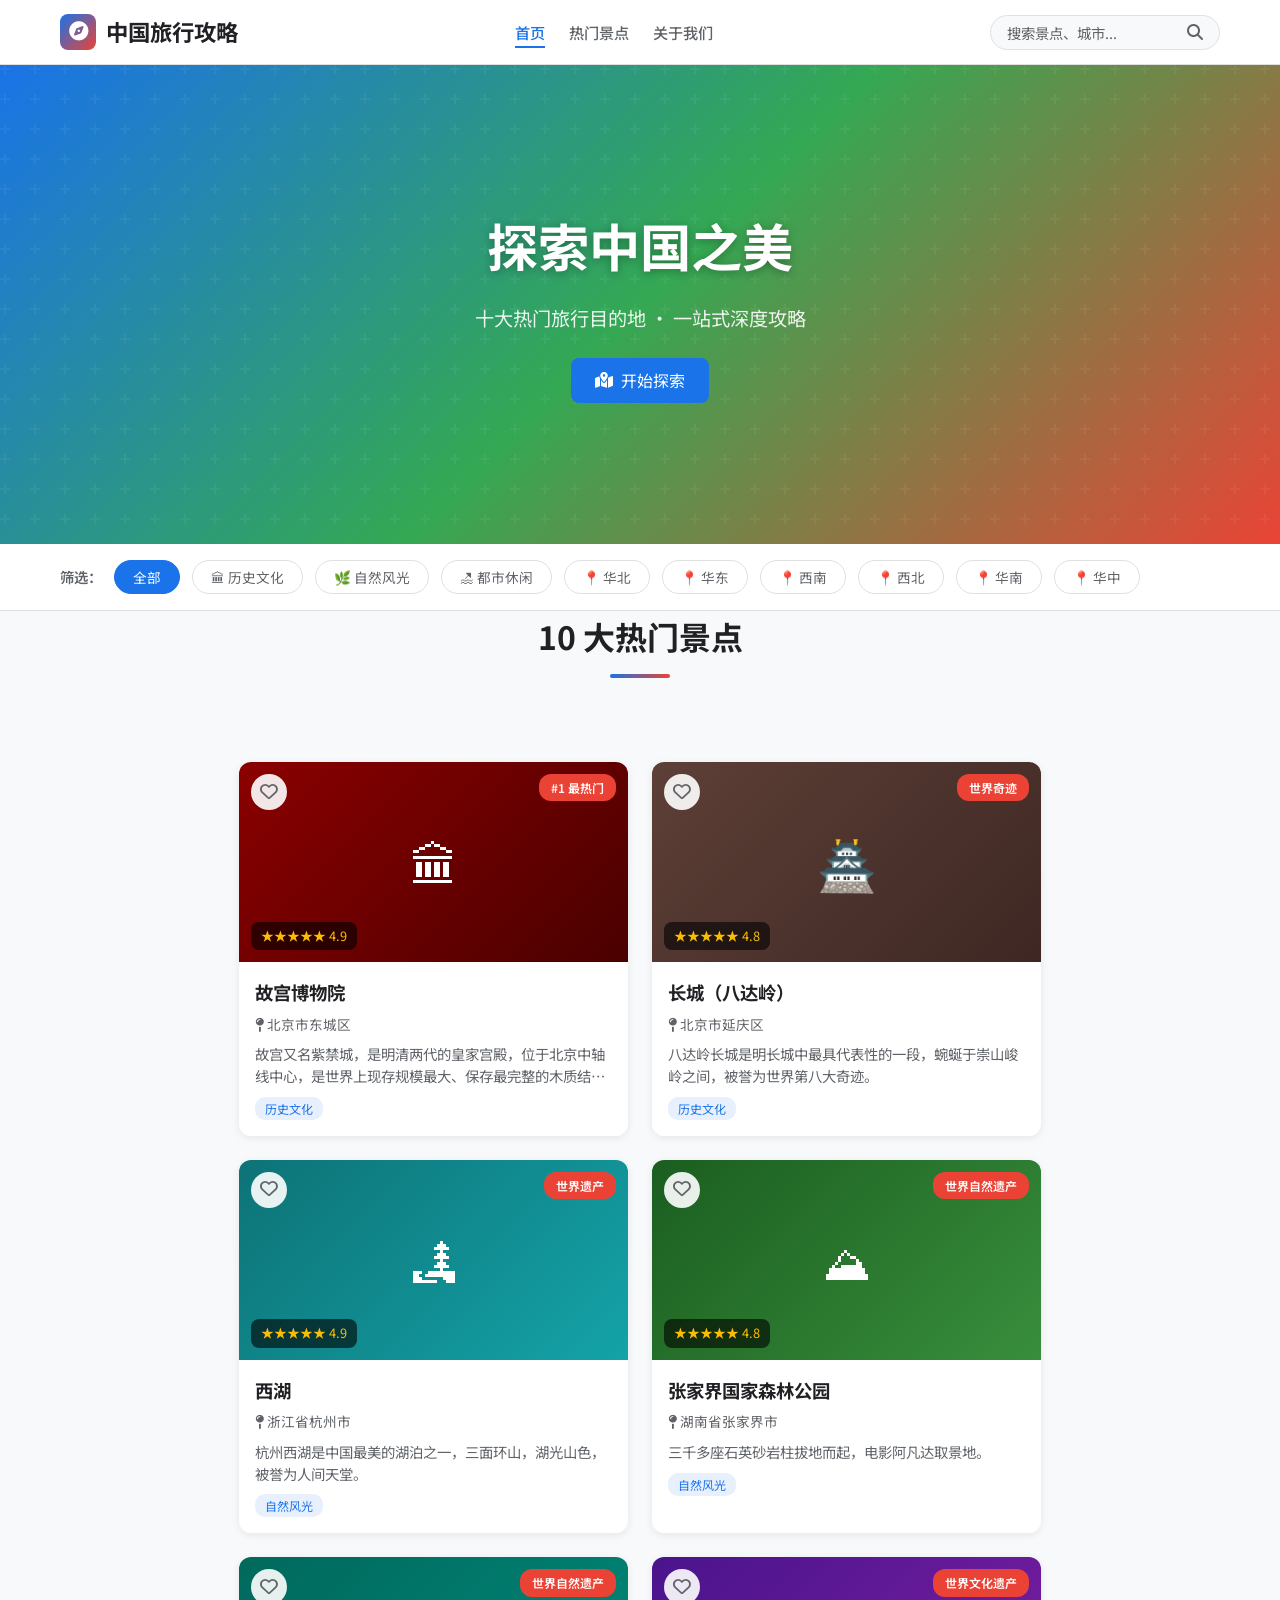
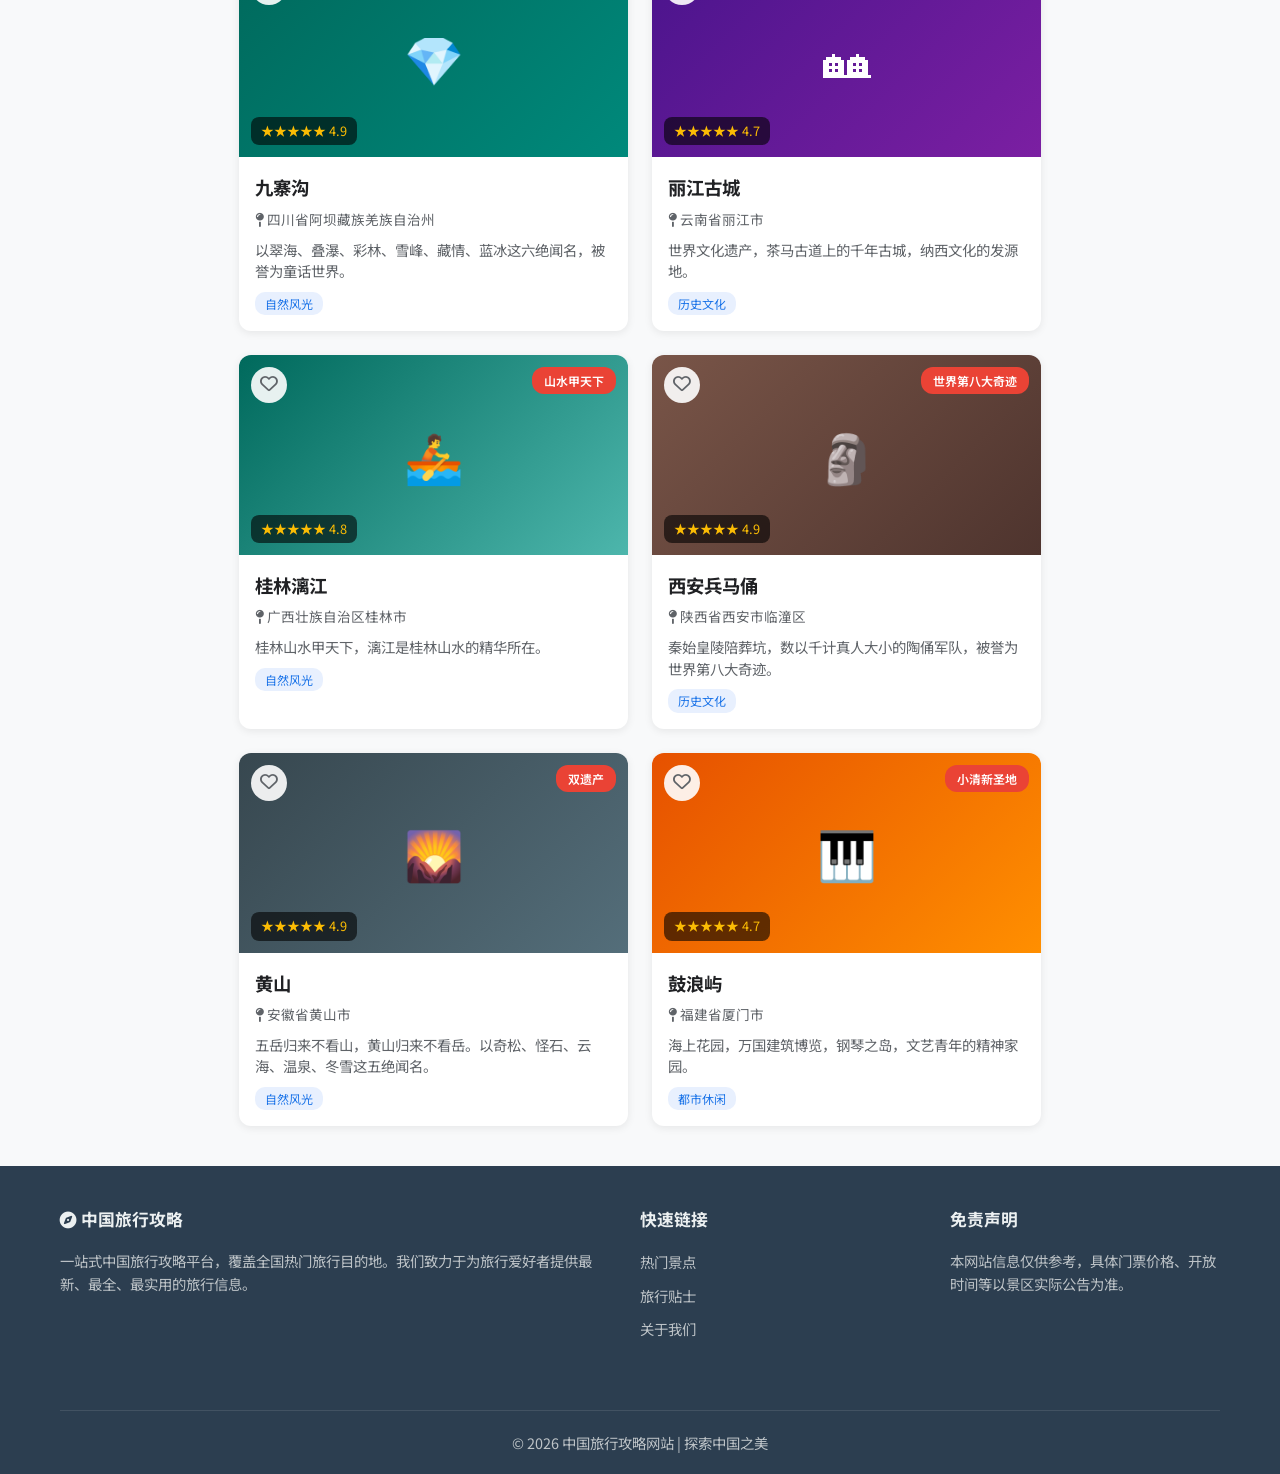
==== index.html @ 622fa62a "v1.0: 旅行攻略网站 — 首页+10景点详情页+搜索+收藏+响应式" ====
﻿<!DOCTYPE html>
<html lang="zh-CN">
<head>
  <meta charset="UTF-8">
  <meta name="viewport" content="width=device-width, initial-scale=1.0">
  <meta name="description" content="中国旅行攻略网站 — 涵盖故宫、长城、西湖、张家界、九寨沟等10大热门景点详细攻略">
  <meta name="keywords" content="中国旅游,旅行攻略,故宫,长城,西湖,张家界,九寨沟,丽江,桂林,兵马俑,黄山,鼓浪屿">
  <title>中国旅行攻略 — 10大热门景点详细攻略</title>
  <link rel="preconnect" href="https://fonts.googleapis.com">
  <link href="https://fonts.googleapis.com/css2?family=Noto+Sans+SC:wght@400;500;600;700&display=swap" rel="stylesheet">
  <link rel="stylesheet" href="https://cdnjs.cloudflare.com/ajax/libs/font-awesome/6.5.1/css/all.min.css">
  <link rel="stylesheet" href="css/style.css">
  <link rel="stylesheet" href="css/responsive.css">
</head>
<body>

  <!-- Header -->
  <header class="header">
    <div class="container">
      <a href="index.html" class="logo">
        <span class="logo-icon"><i class="fas fa-compass"></i></span>
        中国旅行攻略
      </a>
      <nav class="nav">
        <a href="index.html" class="active">首页</a>
        <a href="#spots">热门景点</a>
        <a href="#footer">关于我们</a>
      </nav>
      <div class="search-box">
        <input type="text" placeholder="搜索景点、城市..." id="searchInput">
        <i class="fas fa-search search-icon"></i>
      </div>
      <button class="mobile-menu-btn" aria-label="菜单"><i class="fas fa-bars"></i></button>
    </div>
  </header>

  <!-- Hero Banner -->
  <section class="hero">
    <div class="hero-bg"></div>
    <div class="hero-content">
      <h1>探索中国之美</h1>
      <p>十大热门旅行目的地 · 一站式深度攻略</p>
      <a href="#spots" class="btn btn-primary"><i class="fas fa-map-marked-alt"></i> 开始探索</a>
    </div>
  </section>

  <!-- Filter Bar -->
  <section class="filter-bar" id="spots">
    <div class="container">
      <span style="font-weight:600;font-size:0.9rem;color:var(--color-text-secondary);">筛选：</span>
      <button class="filter-tag active" data-filter="all">全部</button>
      <button class="filter-tag" data-filter="历史文化">🏛 历史文化</button>
      <button class="filter-tag" data-filter="自然风光">🌿 自然风光</button>
      <button class="filter-tag" data-filter="都市休闲">🏖 都市休闲</button>
      <button class="filter-tag" data-filter="华北">📍 华北</button>
      <button class="filter-tag" data-filter="华东">📍 华东</button>
      <button class="filter-tag" data-filter="西南">📍 西南</button>
      <button class="filter-tag" data-filter="西北">📍 西北</button>
      <button class="filter-tag" data-filter="华南">📍 华南</button>
      <button class="filter-tag" data-filter="华中">📍 华中</button>
    </div>
  </section>

  <!-- Spot Grid -->
  <section class="container">
    <h2 class="section-title">10 大热门景点</h2>
    <div class="spot-grid" id="spotGrid"></div>
  </section>

  <!-- Footer -->
  <footer class="footer" id="footer">
    <div class="container">
      <div>
        <h4><i class="fas fa-compass"></i> 中国旅行攻略</h4>
        <p>一站式中国旅行攻略平台，覆盖全国热门旅行目的地。我们致力于为旅行爱好者提供最新、最全、最实用的旅行信息。</p>
      </div>
      <div>
        <h4>快速链接</h4>
        <ul class="footer-links">
          <li><a href="#spots">热门景点</a></li>
          <li><a href="#">旅行贴士</a></li>
          <li><a href="#">关于我们</a></li>
        </ul>
      </div>
      <div>
        <h4>免责声明</h4>
        <p>本网站信息仅供参考，具体门票价格、开放时间等以景区实际公告为准。</p>
      </div>
      <div class="footer-bottom">
        <p>&copy; 2026 中国旅行攻略网站 | 探索中国之美</p>
      </div>
    </div>
  </footer>

  <!-- Back to Top -->
  <button class="back-to-top" aria-label="返回顶部"><i class="fas fa-arrow-up"></i></button>

  <!-- Toast -->
  <div class="toast"></div>

  <script>
    // Page data embedded directly
    var spotsData = [];
  </script>
  <script src="js/main.js"></script>
  <script src="js/search.js"></script>
  <script src="js/favorites.js"></script>
  <script>
    // Load spots data and render grid
    fetch("data/spots.json")
      .then(function (r) { return r.json(); })
      .then(function (data) {
        window.spotsData = data.spots;
        renderSpots(data.spots);
      });

    var colorMap = {
      "gugong": "linear-gradient(135deg, #8B0000, #4A0000)",
      "changcheng": "linear-gradient(135deg, #5D4037, #3E2723)",
      "xihu": "linear-gradient(135deg, #0D7377, #14A3A8)",
      "zhangjiajie": "linear-gradient(135deg, #1B5E20, #388E3C)",
      "jiuzhaigou": "linear-gradient(135deg, #00695C, #00897B)",
      "lijiang": "linear-gradient(135deg, #4A148C, #7B1FA2)",
      "guilin": "linear-gradient(135deg, #00695C, #4DB6AC)",
      "bingmayong": "linear-gradient(135deg, #795548, #4E342E)",
      "huangshan": "linear-gradient(135deg, #37474F, #546E7A)",
      "gulangyu": "linear-gradient(135deg, #E65100, #FF8F00)"
    };

    var iconMap = {
      "gugong": "🏛", "changcheng": "🏯", "xihu": "🏞",
      "zhangjiajie": "⛰", "jiuzhaigou": "💎", "lijiang": "🏘",
      "guilin": "🚣", "bingmayong": "🗿", "huangshan": "🌄", "gulangyu": "🎹"
    };

    function renderSpots(spots) {
      var grid = document.getElementById("spotGrid");
      grid.innerHTML = "";
      spots.forEach(function (s) {
        var card = document.createElement("div");
        card.className = "spot-card";
        card.setAttribute("data-type", s.type);
        card.setAttribute("data-region", s.region);
        card.onclick = function () { window.location.href = "spots/" + s.id + ".html"; };

        var stars = "";
        for (var i = 1; i <= 5; i++) {
          stars += (i <= Math.round(s.rating)) ? "★" : "☆";
        }

        card.innerHTML =
          "<div class=\"spot-card-img\">" +
            "<button class=\"fav-btn\" data-spot-id=\"" + s.id + "\"><i class=\"far fa-heart\"></i></button>" +
            "<div class=\"placeholder-img\" style=\"background:" + (colorMap[s.id] || "#1a73e8") + "\">" +
              "<span style=\"font-size:3rem;\">" + (iconMap[s.id] || "📍") + "</span>" +
            "</div>" +
            (s.badge ? "<span class=\"spot-badge\">" + s.badge + "</span>" : "") +
            "<span class=\"spot-rating\">" + stars + " " + s.rating + "</span>" +
          "</div>" +
          "<div class=\"spot-card-body\">" +
            "<h3>" + s.name + "</h3>" +
            "<div class=\"spot-location\"><i class=\"fas fa-map-pin\"></i> " + s.location + "</div>" +
            "<div class=\"spot-desc\">" + s.desc + "</div>" +
            "<div class=\"spot-tags\">" +
              "<span class=\"spot-tag\">" + s.type + "</span>" +
            "</div>" +
          "</div>";
        grid.appendChild(card);
      });
    }

    // Filter functionality
    document.querySelectorAll(".filter-tag").forEach(function (btn) {
      btn.addEventListener("click", function () {
        document.querySelectorAll(".filter-tag").forEach(function (b) { b.classList.remove("active"); });
        this.classList.add("active");
        var filter = this.getAttribute("data-filter");
        var allCards = document.querySelectorAll(".spot-card");
        allCards.forEach(function (card) {
          if (filter === "all" ||
              card.getAttribute("data-type") === filter ||
              card.getAttribute("data-region") === filter) {
            card.style.display = "";
          } else {
            card.style.display = "none";
          }
        });
      });
    });
  </script>
</body>
</html>
---- css/style.css ----
﻿/* ========================================
   旅行攻略网站 — 全局样式
   ======================================== */

/* --- CSS Variables / Design Tokens --- */
:root {
  --color-primary: #1a73e8;
  --color-secondary: #34a853;
  --color-accent: #ea4335;
  --color-warm: #fbbc04;
  --color-bg: #f8f9fa;
  --color-bg-card: #ffffff;
  --color-text: #202124;
  --color-text-secondary: #5f6368;
  --color-border: #e0e0e0;
  --color-footer-bg: #2c3e50;
  --color-footer-text: #ecf0f1;
  --color-overlay: rgba(0, 0, 0, 0.5);

  --font-main: "Noto Sans SC", "PingFang SC", "Microsoft YaHei", sans-serif;
  --radius-sm: 8px;
  --radius-md: 12px;
  --radius-lg: 16px;
  --shadow-sm: 0 2px 8px rgba(0, 0, 0, 0.08);
  --shadow-md: 0 4px 16px rgba(0, 0, 0, 0.12);
  --shadow-lg: 0 8px 32px rgba(0, 0, 0, 0.16);
  --transition: all 0.3s ease;
  --max-width: 1200px;
}

/* --- Reset --- */
*, *::before, *::after {
  margin: 0;
  padding: 0;
  box-sizing: border-box;
}

html {
  scroll-behavior: smooth;
  font-size: 16px;
}

body {
  font-family: var(--font-main);
  color: var(--color-text);
  background: var(--color-bg);
  line-height: 1.6;
  min-height: 100vh;
  display: flex;
  flex-direction: column;
}

a {
  color: var(--color-primary);
  text-decoration: none;
  transition: var(--transition);
}
a:hover { color: #1557b0; }

img {
  max-width: 100%;
  height: auto;
  display: block;
}

ul { list-style: none; }

/* --- Utility --- */
.container {
  max-width: var(--max-width);
  margin: 0 auto;
  padding: 0 20px;
}

.section-title {
  font-size: 2rem;
  font-weight: 700;
  text-align: center;
  margin-bottom: 2rem;
  position: relative;
  padding-bottom: 12px;
}
.section-title::after {
  content: "";
  display: block;
  width: 60px;
  height: 4px;
  background: linear-gradient(90deg, var(--color-primary), var(--color-accent));
  border-radius: 2px;
  margin: 12px auto 0;
}

.btn {
  display: inline-flex;
  align-items: center;
  gap: 8px;
  padding: 10px 24px;
  border: none;
  border-radius: var(--radius-sm);
  font-size: 1rem;
  font-family: var(--font-main);
  cursor: pointer;
  transition: var(--transition);
}
.btn-primary {
  background: var(--color-primary);
  color: #fff;
}
.btn-primary:hover {
  background: #1557b0;
  color: #fff;
}
.btn-outline {
  background: transparent;
  border: 2px solid var(--color-primary);
  color: var(--color-primary);
}
.btn-outline:hover {
  background: var(--color-primary);
  color: #fff;
}

/* ========================================
   Header / Navigation
   ======================================== */
.header {
  position: fixed;
  top: 0;
  left: 0;
  right: 0;
  z-index: 1000;
  background: rgba(255, 255, 255, 0.95);
  backdrop-filter: blur(10px);
  border-bottom: 1px solid var(--color-border);
  transition: var(--transition);
}

.header .container {
  display: flex;
  align-items: center;
  justify-content: space-between;
  height: 64px;
}

.logo {
  display: flex;
  align-items: center;
  gap: 10px;
  font-size: 1.4rem;
  font-weight: 700;
  color: var(--color-text);
}
.logo:hover { color: var(--color-primary); }
.logo-icon {
  width: 36px;
  height: 36px;
  background: linear-gradient(135deg, var(--color-primary), var(--color-accent));
  border-radius: 8px;
  display: flex;
  align-items: center;
  justify-content: center;
  color: #fff;
  font-size: 1.2rem;
}

.nav { display: flex; align-items: center; gap: 24px; }
.nav a {
  color: var(--color-text-secondary);
  font-size: 0.95rem;
  font-weight: 500;
  position: relative;
}
.nav a::after {
  content: "";
  position: absolute;
  bottom: -4px;
  left: 0;
  width: 0;
  height: 2px;
  background: var(--color-primary);
  transition: var(--transition);
}
.nav a:hover::after,
.nav a.active::after { width: 100%; }
.nav a:hover, .nav a.active { color: var(--color-primary); }

.search-box {
  display: flex;
  align-items: center;
  background: var(--color-bg);
  border: 1px solid var(--color-border);
  border-radius: 20px;
  padding: 6px 16px;
  transition: var(--transition);
}
.search-box:focus-within {
  border-color: var(--color-primary);
  box-shadow: 0 0 0 3px rgba(26, 115, 232, 0.15);
}
.search-box input {
  border: none;
  background: none;
  outline: none;
  font-size: 0.9rem;
  font-family: var(--font-main);
  color: var(--color-text);
  width: 180px;
}
.search-box input::placeholder { color: var(--color-text-secondary); }
.search-box .search-icon {
  color: var(--color-text-secondary);
  cursor: pointer;
}

/* Search suggestions dropdown */
.search-suggestions {
  position: absolute;
  top: 100%;
  left: 0;
  right: 0;
  background: #fff;
  border: 1px solid var(--color-border);
  border-radius: var(--radius-sm);
  box-shadow: var(--shadow-md);
  max-height: 300px;
  overflow-y: auto;
  display: none;
  z-index: 100;
}
.search-suggestions.show { display: block; }
.search-suggestions a {
  display: block;
  padding: 10px 16px;
  color: var(--color-text);
  border-bottom: 1px solid var(--color-border);
  transition: var(--transition);
}
.search-suggestions a:last-child { border-bottom: none; }
.search-suggestions a:hover { background: var(--color-bg); color: var(--color-primary); }

.mobile-menu-btn {
  display: none;
  background: none;
  border: none;
  font-size: 1.5rem;
  cursor: pointer;
  color: var(--color-text);
}

/* ========================================
   Hero Banner
   ======================================== */
.hero {
  margin-top: 64px;
  position: relative;
  height: 480px;
  overflow: hidden;
  display: flex;
  align-items: center;
  justify-content: center;
  text-align: center;
  color: #fff;
}
.hero-bg {
  position: absolute;
  inset: 0;
  background: linear-gradient(135deg, #1a73e8 0%, #34a853 50%, #ea4335 100%);
  z-index: 0;
}
.hero-bg::after {
  content: "";
  position: absolute;
  inset: 0;
  background: url("data:image/svg+xml,%3Csvg width='60' height='60' viewBox='0 0 60 60' xmlns='http://www.w3.org/2000/svg'%3E%3Cg fill='none' fill-rule='evenodd'%3E%3Cg fill='%23ffffff' fill-opacity='0.05'%3E%3Cpath d='M36 34v-4h-2v4h-4v2h4v4h2v-4h4v-2h-4zm0-30V0h-2v4h-4v2h4v4h2V6h4V4h-4zM6 34v-4H4v4H0v2h4v4h2v-4h4v-2H6zM6 4V0H4v4H0v2h4v4h2V6h4V4H6z'/%3E%3C/g%3E%3C/g%3E%3C/svg%3E");
}
.hero-content {
  position: relative;
  z-index: 1;
  padding: 20px;
  animation: fadeInUp 1s ease;
}
.hero h1 {
  font-size: 3.2rem;
  font-weight: 700;
  margin-bottom: 16px;
  text-shadow: 0 2px 10px rgba(0,0,0,0.3);
}
.hero p {
  font-size: 1.2rem;
  opacity: 0.9;
  margin-bottom: 24px;
}

@keyframes fadeInUp {
  from { opacity: 0; transform: translateY(30px); }
  to { opacity: 1; transform: translateY(0); }
}

/* ========================================
   Filter Bar
   ======================================== */
.filter-bar {
  background: var(--color-bg-card);
  padding: 16px 0;
  border-bottom: 1px solid var(--color-border);
  position: sticky;
  top: 64px;
  z-index: 100;
}
.filter-bar .container {
  display: flex;
  align-items: center;
  gap: 12px;
  flex-wrap: wrap;
}
.filter-tag {
  padding: 6px 18px;
  border: 1px solid var(--color-border);
  border-radius: 20px;
  font-size: 0.85rem;
  font-family: var(--font-main);
  background: #fff;
  cursor: pointer;
  transition: var(--transition);
  color: var(--color-text-secondary);
}
.filter-tag:hover {
  border-color: var(--color-primary);
  color: var(--color-primary);
}
.filter-tag.active {
  background: var(--color-primary);
  color: #fff;
  border-color: var(--color-primary);
}

/* ========================================
   Spot Cards Grid
   ======================================== */
.spot-grid {
  display: grid;
  grid-template-columns: repeat(auto-fill, minmax(280px, 1fr));
  gap: 24px;
  padding: 40px 0;
}

.spot-card {
  background: var(--color-bg-card);
  border-radius: var(--radius-md);
  overflow: hidden;
  box-shadow: var(--shadow-sm);
  transition: var(--transition);
  cursor: pointer;
}
.spot-card:hover {
  transform: translateY(-6px);
  box-shadow: var(--shadow-lg);
}

.spot-card-img {
  position: relative;
  height: 200px;
  overflow: hidden;
}
.spot-card-img .placeholder-img {
  width: 100%;
  height: 100%;
  display: flex;
  align-items: center;
  justify-content: center;
  font-size: 2.5rem;
  color: #fff;
}
.spot-card-img .spot-badge {
  position: absolute;
  top: 12px;
  right: 12px;
  background: var(--color-accent);
  color: #fff;
  padding: 4px 12px;
  border-radius: 12px;
  font-size: 0.75rem;
  font-weight: 600;
}
.spot-card-img .spot-rating {
  position: absolute;
  bottom: 12px;
  left: 12px;
  background: rgba(0,0,0,0.6);
  color: var(--color-warm);
  padding: 4px 10px;
  border-radius: 8px;
  font-size: 0.8rem;
}

.spot-card-body {
  padding: 16px;
}
.spot-card-body h3 {
  font-size: 1.15rem;
  margin-bottom: 6px;
}
.spot-card-body .spot-location {
  color: var(--color-text-secondary);
  font-size: 0.85rem;
  margin-bottom: 8px;
}
.spot-card-body .spot-desc {
  color: var(--color-text-secondary);
  font-size: 0.9rem;
  line-height: 1.5;
  display: -webkit-box;
  -webkit-line-clamp: 2;
  -webkit-box-orient: vertical;
  overflow: hidden;
}
.spot-card-body .spot-tags {
  display: flex;
  gap: 6px;
  margin-top: 10px;
  flex-wrap: wrap;
}
.spot-tag {
  padding: 2px 10px;
  background: #e8f0fe;
  color: var(--color-primary);
  border-radius: 10px;
  font-size: 0.75rem;
}

/* ========================================
   Footer
   ======================================== */
.footer {
  background: var(--color-footer-bg);
  color: var(--color-footer-text);
  padding: 40px 0 20px;
  margin-top: auto;
}
.footer .container {
  display: grid;
  grid-template-columns: 2fr 1fr 1fr;
  gap: 40px;
}
.footer h4 { margin-bottom: 16px; font-size: 1.05rem; }
.footer p, .footer a { font-size: 0.9rem; color: #bdc3c7; }
.footer a:hover { color: #fff; }
.footer-links li { margin-bottom: 8px; }
.footer-bottom {
  grid-column: 1 / -1;
  text-align: center;
  padding-top: 20px;
  border-top: 1px solid rgba(255,255,255,0.1);
  margin-top: 20px;
  font-size: 0.85rem;
  color: #95a5a6;
}

/* ========================================
   Back to Top
   ======================================== */
.back-to-top {
  position: fixed;
  bottom: 30px;
  right: 30px;
  width: 44px;
  height: 44px;
  border-radius: 50%;
  background: var(--color-primary);
  color: #fff;
  border: none;
  font-size: 1.2rem;
  cursor: pointer;
  box-shadow: var(--shadow-md);
  opacity: 0;
  visibility: hidden;
  transition: var(--transition);
  z-index: 999;
}
.back-to-top.show {
  opacity: 1;
  visibility: visible;
}
.back-to-top:hover {
  background: #1557b0;
  transform: translateY(-3px);
}

/* ========================================
   Detail Page Common Styles
   ======================================== */
.detail-hero {
  margin-top: 64px;
  position: relative;
  height: 400px;
  overflow: hidden;
  display: flex;
  align-items: flex-end;
}
.detail-hero .hero-overlay {
  position: absolute;
  inset: 0;
  background: linear-gradient(to top, rgba(0,0,0,0.7), transparent);
  z-index: 1;
}
.detail-hero .hero-bg-fill {
  position: absolute;
  inset: 0;
  background-size: cover;
  background-position: center;
  z-index: 0;
}
.detail-hero .hero-text {
  position: relative;
  z-index: 2;
  padding: 40px 20px;
  color: #fff;
  max-width: var(--max-width);
  margin: 0 auto;
  width: 100%;
}
.detail-hero h1 { font-size: 2.8rem; font-weight: 700; margin-bottom: 8px; }
.detail-hero .hero-meta { font-size: 1rem; opacity: 0.9; display: flex; gap: 16px; flex-wrap: wrap; }

.breadcrumb {
  padding: 16px 0;
  font-size: 0.85rem;
  color: var(--color-text-secondary);
}
.breadcrumb a { color: var(--color-text-secondary); }
.breadcrumb a:hover { color: var(--color-primary); }
.breadcrumb span { color: var(--color-text); }

.detail-layout {
  display: grid;
  grid-template-columns: 240px 1fr;
  gap: 32px;
  padding-bottom: 60px;
}

/* Sidebar anchor nav */
.sidebar-nav {
  position: sticky;
  top: 80px;
  height: fit-content;
  background: var(--color-bg-card);
  border-radius: var(--radius-md);
  padding: 20px;
  box-shadow: var(--shadow-sm);
}
.sidebar-nav h4 { font-size: 0.9rem; color: var(--color-text-secondary); margin-bottom: 12px; }
.sidebar-nav a {
  display: block;
  padding: 6px 0;
  font-size: 0.88rem;
  color: var(--color-text-secondary);
  border-left: 3px solid transparent;
  padding-left: 12px;
  transition: var(--transition);
}
.sidebar-nav a:hover, .sidebar-nav a.active {
  color: var(--color-primary);
  border-left-color: var(--color-primary);
}

/* Detail sections */
.detail-content { min-width: 0; }

.detail-section {
  background: var(--color-bg-card);
  border-radius: var(--radius-md);
  padding: 28px;
  margin-bottom: 24px;
  box-shadow: var(--shadow-sm);
}
.detail-section h2 {
  font-size: 1.5rem;
  margin-bottom: 16px;
  padding-bottom: 10px;
  border-bottom: 2px solid var(--color-bg);
}
.detail-section h2 .section-icon { margin-right: 8px; }
.detail-section p { color: var(--color-text-secondary); line-height: 1.8; margin-bottom: 12px; }
.detail-section p:last-child { margin-bottom: 0; }

/* Info grid (门票, 交通 etc) */
.info-grid {
  display: grid;
  grid-template-columns: repeat(auto-fill, minmax(200px, 1fr));
  gap: 16px;
}
.info-item {
  background: var(--color-bg);
  padding: 16px;
  border-radius: var(--radius-sm);
}
.info-item .label {
  font-size: 0.8rem;
  color: var(--color-text-secondary);
  margin-bottom: 4px;
}
.info-item .value {
  font-size: 1rem;
  font-weight: 600;
  color: var(--color-text);
}

/* Route cards */
.route-card {
  background: var(--color-bg);
  border-radius: var(--radius-sm);
  padding: 20px;
  margin-bottom: 16px;
  border-left: 4px solid var(--color-primary);
}
.route-card h3 { font-size: 1.1rem; margin-bottom: 8px; }
.route-card p { font-size: 0.9rem; margin-bottom: 0; }
.route-card .route-time { font-size: 0.8rem; color: var(--color-primary); font-weight: 600; }

/* Food / hotel items */
.item-list {
  display: grid;
  grid-template-columns: repeat(auto-fill, minmax(240px, 1fr));
  gap: 16px;
}
.item-card {
  background: var(--color-bg);
  border-radius: var(--radius-sm);
  padding: 16px;
  transition: var(--transition);
}
.item-card:hover { box-shadow: var(--shadow-sm); }
.item-card h3 { font-size: 1rem; margin-bottom: 6px; }
.item-card p { font-size: 0.85rem; margin-bottom: 0; }

/* Tips list */
.tips-list { padding-left: 20px; list-style: disc; }
.tips-list li { margin-bottom: 8px; color: var(--color-text-secondary); line-height: 1.7; }

/* Favorite button */
.fav-btn {
  position: absolute;
  top: 12px;
  left: 12px;
  background: rgba(255,255,255,0.9);
  border: none;
  width: 36px;
  height: 36px;
  border-radius: 50%;
  font-size: 1.1rem;
  cursor: pointer;
  transition: var(--transition);
  color: var(--color-text-secondary);
  z-index: 2;
}
.fav-btn:hover { color: var(--color-accent); }
.fav-btn.favorited { color: var(--color-accent); background: rgba(234, 67, 53, 0.1); }

/* Toast notification */
.toast {
  position: fixed;
  bottom: 80px;
  left: 50%;
  transform: translateX(-50%) translateY(20px);
  background: var(--color-text);
  color: #fff;
  padding: 12px 24px;
  border-radius: var(--radius-sm);
  font-size: 0.9rem;
  opacity: 0;
  visibility: hidden;
  transition: var(--transition);
  z-index: 2000;
  white-space: nowrap;
}
.toast.show {
  opacity: 1;
  visibility: visible;
  transform: translateX(-50%) translateY(0);
}

/* Timeline for day plans */
.timeline {
  position: relative;
  padding-left: 30px;
}
.timeline::before {
  content: "";
  position: absolute;
  left: 8px;
  top: 0;
  bottom: 0;
  width: 2px;
  background: var(--color-border);
}
.timeline-item {
  position: relative;
  margin-bottom: 24px;
}
.timeline-item::before {
  content: "";
  position: absolute;
  left: -22px;
  top: 6px;
  width: 12px;
  height: 12px;
  border-radius: 50%;
  background: var(--color-primary);
  border: 2px solid #fff;
  box-shadow: 0 0 0 2px var(--color-primary);
}
.timeline-item .time { font-size: 0.85rem; color: var(--color-primary); font-weight: 600; }
.timeline-item h4 { font-size: 1rem; margin: 4px 0; }
.timeline-item p { font-size: 0.88rem; color: var(--color-text-secondary); margin-bottom: 0; }

/* Details page hero colors for each spot (fallback gradients) */
---- css/responsive.css ----
﻿/* ========================================
   响应式适配
   ======================================== */

/* Tablet */
@media (max-width: 1024px) {
  .hero h1 { font-size: 2.4rem; }
  .hero p { font-size: 1rem; }
  .detail-layout { grid-template-columns: 1fr; }
  .sidebar-nav {
    position: static;
    display: flex;
    flex-wrap: wrap;
    gap: 8px;
    padding: 12px 16px;
    overflow-x: auto;
  }
  .sidebar-nav h4 { display: none; }
  .sidebar-nav a {
    border-left: none;
    padding: 4px 12px;
    background: var(--color-bg);
    border-radius: 16px;
    white-space: nowrap;
    font-size: 0.82rem;
  }
  .sidebar-nav a:hover, .sidebar-nav a.active {
    background: var(--color-primary);
    color: #fff;
  }
  .footer .container { grid-template-columns: 1fr 1fr; }
  .detail-hero h1 { font-size: 2rem; }
}

/* Mobile */
@media (max-width: 768px) {
  .hero { height: 360px; }
  .hero h1 { font-size: 1.8rem; }
  .hero p { font-size: 0.9rem; }

  .header .container { height: 56px; }
  .hero, .detail-hero { margin-top: 56px; }

  .nav { display: none; }
  .nav.mobile-open {
    display: flex;
    flex-direction: column;
    position: absolute;
    top: 56px;
    left: 0;
    right: 0;
    background: #fff;
    border-bottom: 1px solid var(--color-border);
    padding: 16px 20px;
    gap: 12px;
    box-shadow: var(--shadow-md);
  }
  .mobile-menu-btn { display: block; }

  .search-box input { width: 120px; }
  .search-box:focus-within input { width: 160px; }

  .spot-grid { grid-template-columns: repeat(auto-fill, minmax(240px, 1fr)); gap: 16px; }
  .filter-bar .container { gap: 8px; }
  .filter-tag { font-size: 0.8rem; padding: 4px 14px; }

  .detail-hero { height: 280px; }
  .detail-hero h1 { font-size: 1.6rem; }
  .detail-section { padding: 20px; }
  .info-grid { grid-template-columns: 1fr 1fr; }
  .item-list { grid-template-columns: 1fr; }

  .footer .container { grid-template-columns: 1fr; gap: 24px; }
  .footer-bottom { font-size: 0.8rem; }

  .back-to-top { bottom: 20px; right: 20px; width: 38px; height: 38px; font-size: 1rem; }

  .section-title { font-size: 1.5rem; }
}

/* Small mobile */
@media (max-width: 480px) {
  .hero { height: 300px; }
  .hero h1 { font-size: 1.4rem; }
  .spot-grid { grid-template-columns: 1fr; }
  .info-grid { grid-template-columns: 1fr; }
  .detail-hero { height: 220px; }
  .detail-hero h1 { font-size: 1.3rem; }
}
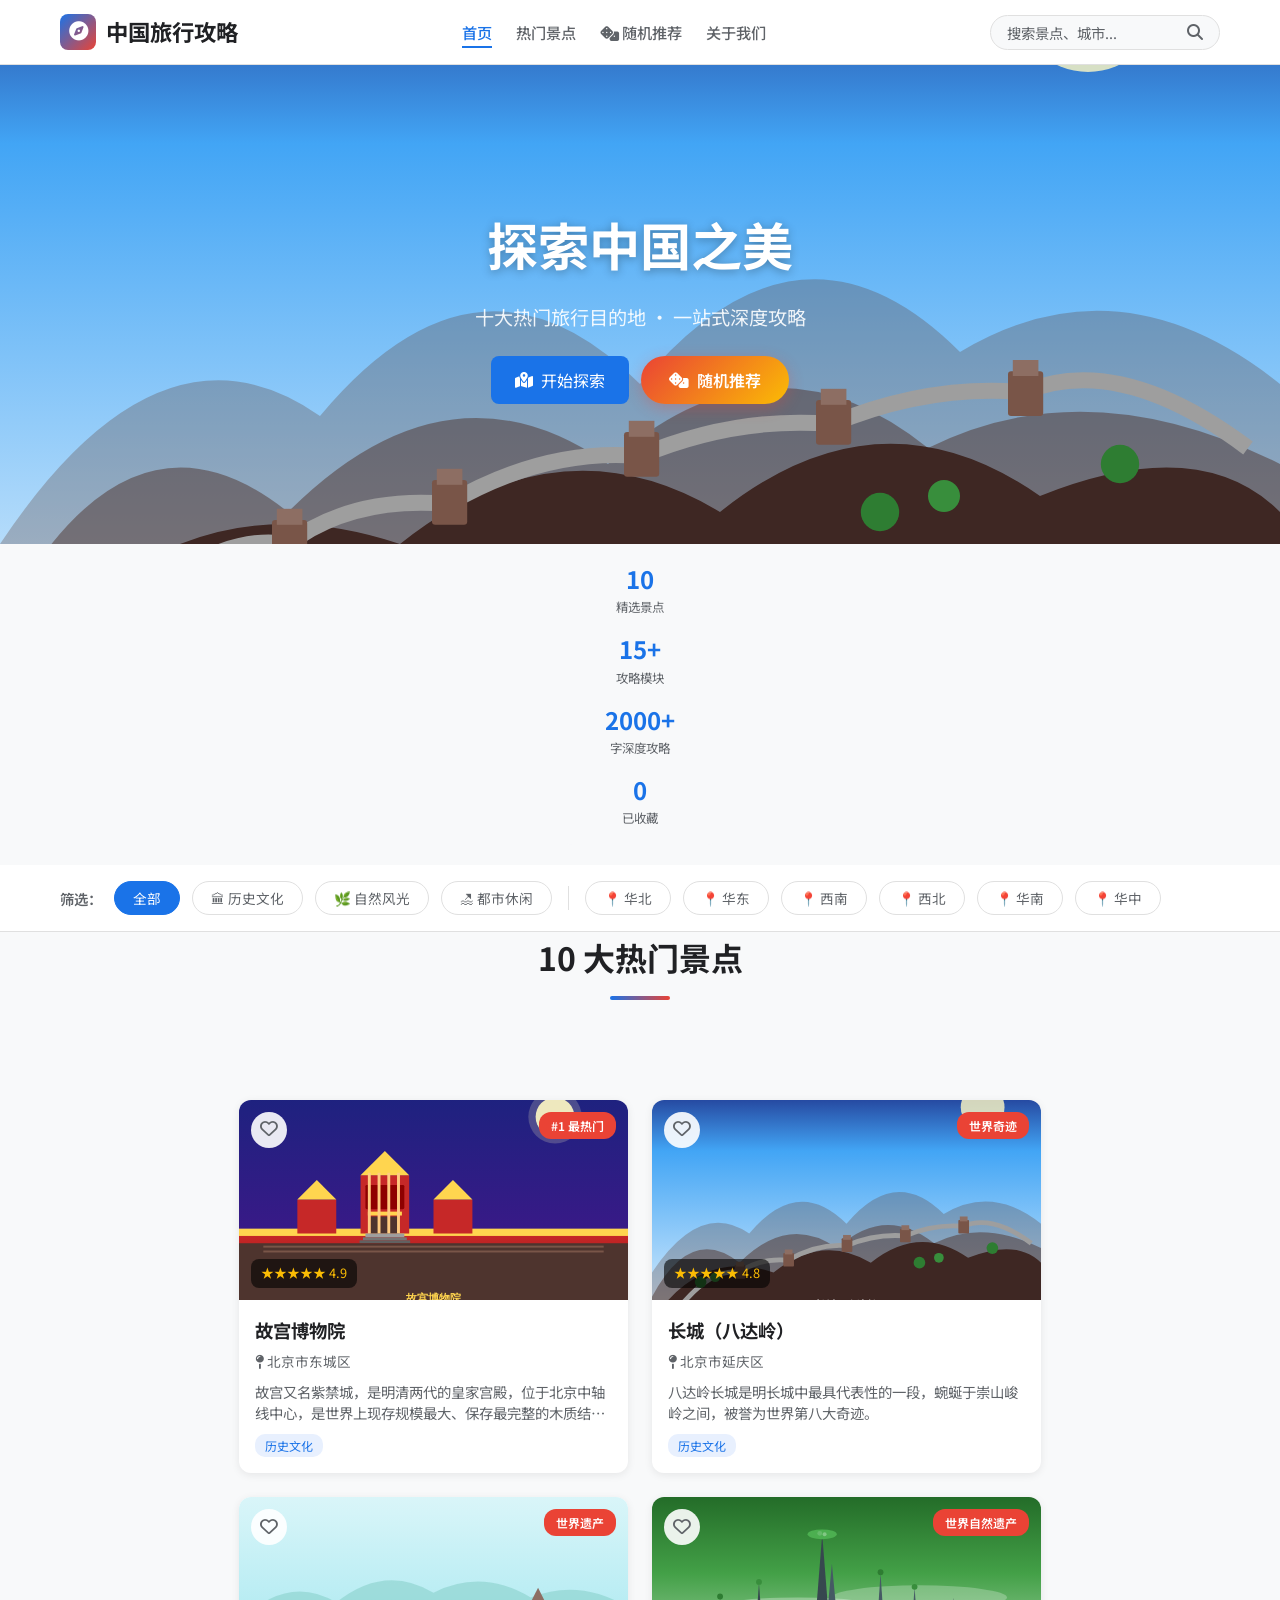
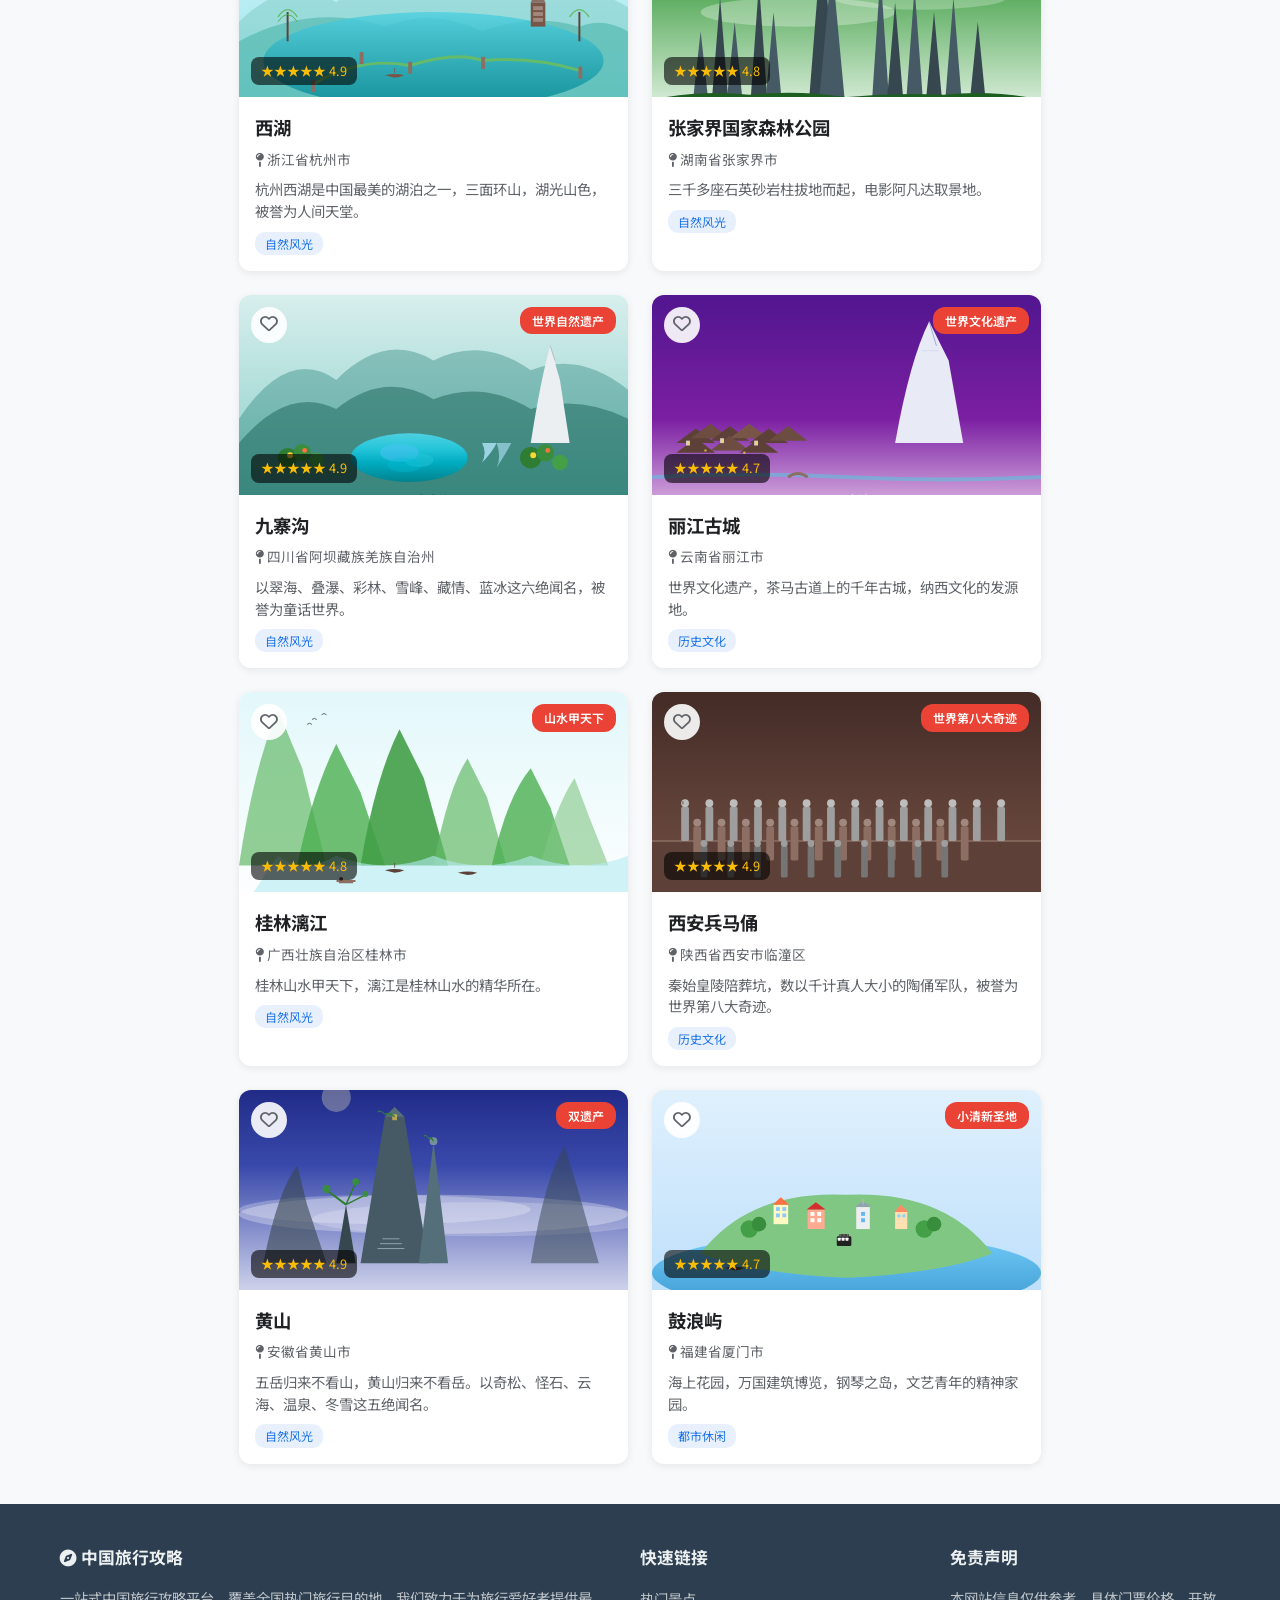
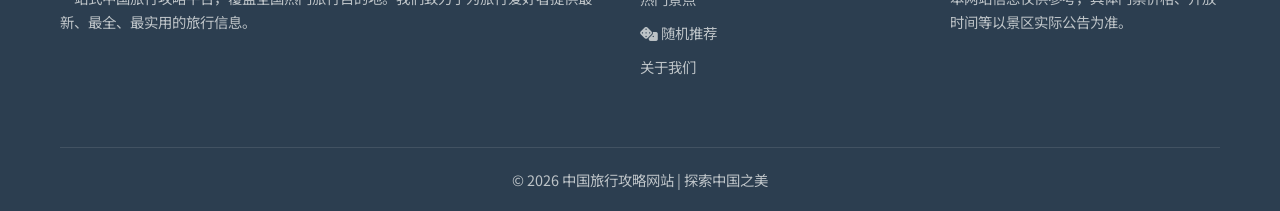
==== commit dc97c27f: "v1.1: SVG风景图+图片画廊+随机推荐+搜索修复+灯箱+交互动效" ====
--- a/index.html
+++ b/index.html
@@ -10,6 +10,7 @@
   <link href="https://fonts.googleapis.com/css2?family=Noto+Sans+SC:wght@400;500;600;700&display=swap" rel="stylesheet">
   <link rel="stylesheet" href="https://cdnjs.cloudflare.com/ajax/libs/font-awesome/6.5.1/css/all.min.css">
   <link rel="stylesheet" href="css/style.css">
+  <link rel="stylesheet" href="css/enhanced.css">
   <link rel="stylesheet" href="css/responsive.css">
 </head>
 <body>
@@ -24,6 +25,7 @@
       <nav class="nav">
         <a href="index.html" class="active">首页</a>
         <a href="#spots">热门景点</a>
+        <a href="javascript:void(0)" id="randomNavBtn"><i class="fas fa-dice"></i> 随机推荐</a>
         <a href="#footer">关于我们</a>
       </nav>
       <div class="search-box">
@@ -34,15 +36,40 @@
     </div>
   </header>
 
-  <!-- Hero Banner -->
-  <section class="hero">
-    <div class="hero-bg"></div>
+  <!-- Hero Slideshow -->
+  <section class="hero" id="heroSlideshow">
+    <div class="hero-slideshow" id="heroSlides"></div>
     <div class="hero-content">
       <h1>探索中国之美</h1>
       <p>十大热门旅行目的地 · 一站式深度攻略</p>
-      <a href="#spots" class="btn btn-primary"><i class="fas fa-map-marked-alt"></i> 开始探索</a>
+      <div style="display:flex;gap:12px;justify-content:center;flex-wrap:wrap;">
+        <a href="#spots" class="btn btn-primary"><i class="fas fa-map-marked-alt"></i> 开始探索</a>
+        <button class="random-spot-btn" id="heroRandomBtn"><i class="fas fa-dice"></i> 随机推荐</button>
+      </div>
     </div>
   </section>
+
+  <!-- Stats -->
+  <div class="container">
+    <div class="quick-stats">
+      <div class="stat-item">
+        <div class="stat-number" id="statSpots">10</div>
+        <div class="stat-label">精选景点</div>
+      </div>
+      <div class="stat-item">
+        <div class="stat-number">15+</div>
+        <div class="stat-label">攻略模块</div>
+      </div>
+      <div class="stat-item">
+        <div class="stat-number">2000+</div>
+        <div class="stat-label">字深度攻略</div>
+      </div>
+      <div class="stat-item">
+        <div class="stat-number" id="statFav">0</div>
+        <div class="stat-label">已收藏</div>
+      </div>
+    </div>
+  </div>
 
   <!-- Filter Bar -->
   <section class="filter-bar" id="spots">
@@ -52,6 +79,7 @@
       <button class="filter-tag" data-filter="历史文化">🏛 历史文化</button>
       <button class="filter-tag" data-filter="自然风光">🌿 自然风光</button>
       <button class="filter-tag" data-filter="都市休闲">🏖 都市休闲</button>
+      <span style="width:1px;height:24px;background:var(--color-border);margin:0 4px;"></span>
       <button class="filter-tag" data-filter="华北">📍 华北</button>
       <button class="filter-tag" data-filter="华东">📍 华东</button>
       <button class="filter-tag" data-filter="西南">📍 西南</button>
@@ -64,7 +92,10 @@
   <!-- Spot Grid -->
   <section class="container">
     <h2 class="section-title">10 大热门景点</h2>
-    <div class="spot-grid" id="spotGrid"></div>
+    <div id="searchResultsCount" class="search-results-count"></div>
+    <div class="spot-grid" id="spotGrid">
+      <div class="loading-spinner"><i class="fas fa-spinner"></i><br>加载中...</div>
+    </div>
   </section>
 
   <!-- Footer -->
@@ -78,8 +109,8 @@
         <h4>快速链接</h4>
         <ul class="footer-links">
           <li><a href="#spots">热门景点</a></li>
-          <li><a href="#">旅行贴士</a></li>
-          <li><a href="#">关于我们</a></li>
+          <li><a href="javascript:void(0)" id="randomFooterBtn"><i class="fas fa-dice"></i> 随机推荐</a></li>
+          <li><a href="#footer">关于我们</a></li>
         </ul>
       </div>
       <div>
@@ -98,95 +129,147 @@
   <!-- Toast -->
   <div class="toast"></div>
 
-  <script>
-    // Page data embedded directly
-    var spotsData = [];
-  </script>
   <script src="js/main.js"></script>
   <script src="js/search.js"></script>
   <script src="js/favorites.js"></script>
   <script>
-    // Load spots data and render grid
-    fetch("data/spots.json")
-      .then(function (r) { return r.json(); })
-      .then(function (data) {
-        window.spotsData = data.spots;
-        renderSpots(data.spots);
+    (function () {
+      var spotIds = ["gugong","changcheng","xihu","zhangjiajie","jiuzhaigou","lijiang","guilin","bingmayong","huangshan","gulangyu"];
+
+      // Load spots data
+      fetch("data/spots.json")
+        .then(function (r) { return r.json(); })
+        .then(function (data) {
+          window.spotsData = data.spots;
+          renderSpots(data.spots);
+          initHeroSlideshow(data.spots);
+          updateFavCount();
+        })
+        .catch(function () {
+          document.getElementById("spotGrid").innerHTML =
+            "<div style='text-align:center;padding:40px;color:#999;'>数据加载失败，请刷新重试</div>";
+        });
+
+      // ----------------------
+      // Hero Slideshow
+      // ----------------------
+      function initHeroSlideshow(spots) {
+        var container = document.getElementById("heroSlides");
+        if (!container) return;
+        var shuffled = spots.slice().sort(function () { return Math.random() - 0.5; }).slice(0, 5);
+        shuffled.forEach(function (s, i) {
+          var slide = document.createElement("div");
+          slide.className = "hero-slide" + (i === 0 ? " active" : "");
+          var img = document.createElement("img");
+          img.src = "images/" + s.id + ".svg";
+          img.alt = s.name;
+          img.style.cssText = "width:100%;height:100%;object-fit:cover;";
+          slide.appendChild(img);
+          container.appendChild(slide);
+        });
+        // Cycle slides
+        var idx = 0;
+        setInterval(function () {
+          var slides = container.querySelectorAll(".hero-slide");
+          slides.forEach(function (s) { s.classList.remove("active"); });
+          idx = (idx + 1) % slides.length;
+          if (slides[idx]) slides[idx].classList.add("active");
+        }, 4000);
+      }
+
+      // ----------------------
+      // Render Spot Grid
+      // ----------------------
+      function renderSpots(spots) {
+        var grid = document.getElementById("spotGrid");
+        grid.innerHTML = "";
+        spots.forEach(function (s) {
+          var card = document.createElement("div");
+          card.className = "spot-card";
+          card.setAttribute("data-type", s.type);
+          card.setAttribute("data-region", s.region);
+          card.style.animationDelay = (spotIds.indexOf(s.id) * 0.06) + "s";
+
+          var stars = "";
+          for (var i = 1; i <= 5; i++) stars += (i <= Math.round(s.rating)) ? "★" : "☆";
+
+          card.innerHTML =
+            "<div class=\"spot-card-img\" onclick=\"window.location.href='spots/" + s.id + ".html'\">" +
+              "<button class=\"fav-btn\" data-spot-id=\"" + s.id + "\"><i class=\"far fa-heart\"></i></button>" +
+              "<img src=\"images/" + s.id + ".svg\" alt=\"" + s.name + "\" style=\"width:100%;height:100%;object-fit:cover;\">" +
+              (s.badge ? "<span class=\"spot-badge\">" + s.badge + "</span>" : "") +
+              "<span class=\"spot-rating\">" + stars + " " + s.rating + "</span>" +
+              "<div class=\"overlay-hover\"><span>查看攻略 →</span></div>" +
+            "</div>" +
+            "<div class=\"spot-card-body\" onclick=\"window.location.href='spots/" + s.id + ".html'\">" +
+              "<h3>" + s.name + "</h3>" +
+              "<div class=\"spot-location\"><i class=\"fas fa-map-pin\"></i> " + s.location + "</div>" +
+              "<div class=\"spot-desc\">" + s.desc + "</div>" +
+              "<div class=\"spot-tags\"><span class=\"spot-tag\">" + s.type + "</span></div>" +
+            "</div>";
+          grid.appendChild(card);
+        });
+        // Re-bind favorites
+        if (window.tripFavorites && window.tripFavorites.rebind) {
+          window.tripFavorites.rebind();
+        }
+      }
+
+      // ----------------------
+      // Filter
+      // ----------------------
+      document.querySelectorAll(".filter-tag").forEach(function (btn) {
+        btn.addEventListener("click", function () {
+          document.querySelectorAll(".filter-tag").forEach(function (b) { b.classList.remove("active"); });
+          this.classList.add("active");
+          var filter = this.getAttribute("data-filter");
+          var allCards = document.querySelectorAll(".spot-card");
+          var count = 0;
+          allCards.forEach(function (card) {
+            if (filter === "all" ||
+                card.getAttribute("data-type") === filter ||
+                card.getAttribute("data-region") === filter) {
+              card.style.display = "";
+              count++;
+            } else {
+              card.style.display = "none";
+            }
+          });
+          var countEl = document.getElementById("searchResultsCount");
+          if (countEl) {
+            countEl.textContent = filter === "all" ? "共 " + allCards.length + " 个景点" : "筛选出 " + count + " 个景点";
+          }
+        });
       });
 
-    var colorMap = {
-      "gugong": "linear-gradient(135deg, #8B0000, #4A0000)",
-      "changcheng": "linear-gradient(135deg, #5D4037, #3E2723)",
-      "xihu": "linear-gradient(135deg, #0D7377, #14A3A8)",
-      "zhangjiajie": "linear-gradient(135deg, #1B5E20, #388E3C)",
-      "jiuzhaigou": "linear-gradient(135deg, #00695C, #00897B)",
-      "lijiang": "linear-gradient(135deg, #4A148C, #7B1FA2)",
-      "guilin": "linear-gradient(135deg, #00695C, #4DB6AC)",
-      "bingmayong": "linear-gradient(135deg, #795548, #4E342E)",
-      "huangshan": "linear-gradient(135deg, #37474F, #546E7A)",
-      "gulangyu": "linear-gradient(135deg, #E65100, #FF8F00)"
-    };
-
-    var iconMap = {
-      "gugong": "🏛", "changcheng": "🏯", "xihu": "🏞",
-      "zhangjiajie": "⛰", "jiuzhaigou": "💎", "lijiang": "🏘",
-      "guilin": "🚣", "bingmayong": "🗿", "huangshan": "🌄", "gulangyu": "🎹"
-    };
-
-    function renderSpots(spots) {
-      var grid = document.getElementById("spotGrid");
-      grid.innerHTML = "";
-      spots.forEach(function (s) {
-        var card = document.createElement("div");
-        card.className = "spot-card";
-        card.setAttribute("data-type", s.type);
-        card.setAttribute("data-region", s.region);
-        card.onclick = function () { window.location.href = "spots/" + s.id + ".html"; };
-
-        var stars = "";
-        for (var i = 1; i <= 5; i++) {
-          stars += (i <= Math.round(s.rating)) ? "★" : "☆";
+      // ----------------------
+      // Random spot
+      // ----------------------
+      function goRandom() {
+        if (window.spotsData && window.spotsData.length) {
+          var r = window.spotsData[Math.floor(Math.random() * window.spotsData.length)];
+          window.location.href = "spots/" + r.id + ".html";
+        } else {
+          var r = spotIds[Math.floor(Math.random() * spotIds.length)];
+          window.location.href = "spots/" + r + ".html";
         }
-
-        card.innerHTML =
-          "<div class=\"spot-card-img\">" +
-            "<button class=\"fav-btn\" data-spot-id=\"" + s.id + "\"><i class=\"far fa-heart\"></i></button>" +
-            "<div class=\"placeholder-img\" style=\"background:" + (colorMap[s.id] || "#1a73e8") + "\">" +
-              "<span style=\"font-size:3rem;\">" + (iconMap[s.id] || "📍") + "</span>" +
-            "</div>" +
-            (s.badge ? "<span class=\"spot-badge\">" + s.badge + "</span>" : "") +
-            "<span class=\"spot-rating\">" + stars + " " + s.rating + "</span>" +
-          "</div>" +
-          "<div class=\"spot-card-body\">" +
-            "<h3>" + s.name + "</h3>" +
-            "<div class=\"spot-location\"><i class=\"fas fa-map-pin\"></i> " + s.location + "</div>" +
-            "<div class=\"spot-desc\">" + s.desc + "</div>" +
-            "<div class=\"spot-tags\">" +
-              "<span class=\"spot-tag\">" + s.type + "</span>" +
-            "</div>" +
-          "</div>";
-        grid.appendChild(card);
-      });
-    }
-
-    // Filter functionality
-    document.querySelectorAll(".filter-tag").forEach(function (btn) {
-      btn.addEventListener("click", function () {
-        document.querySelectorAll(".filter-tag").forEach(function (b) { b.classList.remove("active"); });
-        this.classList.add("active");
-        var filter = this.getAttribute("data-filter");
-        var allCards = document.querySelectorAll(".spot-card");
-        allCards.forEach(function (card) {
-          if (filter === "all" ||
-              card.getAttribute("data-type") === filter ||
-              card.getAttribute("data-region") === filter) {
-            card.style.display = "";
-          } else {
-            card.style.display = "none";
-          }
-        });
-      });
-    });
+      }
+      document.getElementById("randomNavBtn") && (document.getElementById("randomNavBtn").onclick = goRandom);
+      document.getElementById("heroRandomBtn") && (document.getElementById("heroRandomBtn").onclick = goRandom);
+      document.getElementById("randomFooterBtn") && (document.getElementById("randomFooterBtn").onclick = goRandom);
+
+      // ----------------------
+      // Favorite count
+      // ----------------------
+      function updateFavCount() {
+        var el = document.getElementById("statFav");
+        if (el && window.tripFavorites) {
+          var favs = window.tripFavorites.getFavorites();
+          el.textContent = favs.length;
+        }
+      }
+      document.addEventListener("favoriteChange", updateFavCount);
+    })();
   </script>
 </body>
 </html>
--- a/css/enhanced.css
+++ b/css/enhanced.css
@@ -0,0 +1,284 @@
+﻿/* ========================================
+   新增样式 — 图片画廊、随机按钮、动效等
+   ======================================== */
+
+/* === Image Gallery (详情页) === */
+.gallery-grid {
+  display: grid;
+  grid-template-columns: repeat(auto-fill, minmax(200px, 1fr));
+  gap: 12px;
+}
+.gallery-item {
+  border-radius: var(--radius-sm);
+  overflow: hidden;
+  cursor: pointer;
+  position: relative;
+  aspect-ratio: 4/3;
+  background: var(--color-bg);
+  transition: var(--transition);
+}
+.gallery-item:hover {
+  transform: scale(1.03);
+  box-shadow: var(--shadow-md);
+}
+.gallery-item svg {
+  width: 100%;
+  height: 100%;
+  display: block;
+}
+.gallery-item .gallery-label {
+  position: absolute;
+  bottom: 0;
+  left: 0;
+  right: 0;
+  padding: 8px 12px;
+  background: linear-gradient(transparent, rgba(0,0,0,0.7));
+  color: #fff;
+  font-size: 0.82rem;
+  font-weight: 500;
+}
+
+/* Lightbox */
+.lightbox {
+  display: none;
+  position: fixed;
+  inset: 0;
+  z-index: 3000;
+  background: rgba(0,0,0,0.9);
+  justify-content: center;
+  align-items: center;
+  cursor: pointer;
+}
+.lightbox.show {
+  display: flex;
+  animation: fadeIn 0.3s ease;
+}
+.lightbox-content {
+  max-width: 90vw;
+  max-height: 90vh;
+  border-radius: var(--radius-sm);
+  overflow: hidden;
+}
+.lightbox-content svg {
+  width: 100%;
+  height: 100%;
+  max-height: 85vh;
+}
+.lightbox-close {
+  position: absolute;
+  top: 20px;
+  right: 30px;
+  color: #fff;
+  font-size: 2rem;
+  cursor: pointer;
+  background: none;
+  border: none;
+  z-index: 3001;
+}
+.lightbox-caption {
+  position: absolute;
+  bottom: 20px;
+  left: 50%;
+  transform: translateX(-50%);
+  color: #fff;
+  font-size: 1rem;
+  text-align: center;
+}
+
+/* === Random Spot Button === */
+.random-spot-btn {
+  display: inline-flex;
+  align-items: center;
+  gap: 8px;
+  padding: 12px 28px;
+  background: linear-gradient(135deg, var(--color-accent), var(--color-warm));
+  color: #fff;
+  border: none;
+  border-radius: 30px;
+  font-size: 1rem;
+  font-family: var(--font-main);
+  font-weight: 600;
+  cursor: pointer;
+  transition: var(--transition);
+  box-shadow: 0 4px 15px rgba(234, 67, 53, 0.3);
+}
+.random-spot-btn:hover {
+  transform: translateY(-3px);
+  box-shadow: 0 6px 20px rgba(234, 67, 53, 0.4);
+}
+.random-spot-btn:active { transform: translateY(-1px); }
+
+/* === Hero Slideshow === */
+.hero-slideshow {
+  position: absolute;
+  inset: 0;
+  z-index: 0;
+}
+.hero-slide {
+  position: absolute;
+  inset: 0;
+  opacity: 0;
+  transition: opacity 1.5s ease;
+}
+.hero-slide.active {
+  opacity: 1;
+}
+.hero-slide svg {
+  width: 100%;
+  height: 100%;
+  object-fit: cover;
+}
+
+/* === Card enhanced hover === */
+.spot-card .spot-card-img .overlay-hover {
+  position: absolute;
+  inset: 0;
+  background: rgba(0,0,0,0.3);
+  display: flex;
+  align-items: center;
+  justify-content: center;
+  opacity: 0;
+  transition: var(--transition);
+}
+.spot-card:hover .spot-card-img .overlay-hover {
+  opacity: 1;
+}
+.overlay-hover span {
+  color: #fff;
+  font-size: 0.9rem;
+  font-weight: 600;
+  padding: 8px 20px;
+  border: 2px solid #fff;
+  border-radius: 20px;
+}
+
+/* === Loading spinner === */
+.loading-spinner {
+  text-align: center;
+  padding: 40px;
+  color: var(--color-text-secondary);
+}
+.loading-spinner i {
+  font-size: 2rem;
+  margin-bottom: 12px;
+  animation: spin 1s linear infinite;
+}
+@keyframes spin {
+  from { transform: rotate(0deg); }
+  to { transform: rotate(360deg); }
+}
+
+/* === Animations === */
+@keyframes fadeIn {
+  from { opacity: 0; }
+  to { opacity: 1; }
+}
+@keyframes slideUp {
+  from { opacity: 0; transform: translateY(20px); }
+  to { opacity: 1; transform: translateY(0); }
+}
+@keyframes pulse {
+  0%, 100% { transform: scale(1); }
+  50% { transform: scale(1.05); }
+}
+.animate-fade-in { animation: fadeIn 0.5s ease; }
+.animate-slide-up { animation: slideUp 0.5s ease; }
+
+.spot-card { animation: slideUp 0.5s ease both; }
+.spot-card:nth-child(1) { animation-delay: 0.05s; }
+.spot-card:nth-child(2) { animation-delay: 0.1s; }
+.spot-card:nth-child(3) { animation-delay: 0.15s; }
+.spot-card:nth-child(4) { animation-delay: 0.2s; }
+.spot-card:nth-child(5) { animation-delay: 0.25s; }
+.spot-card:nth-child(6) { animation-delay: 0.3s; }
+.spot-card:nth-child(7) { animation-delay: 0.35s; }
+.spot-card:nth-child(8) { animation-delay: 0.4s; }
+.spot-card:nth-child(9) { animation-delay: 0.45s; }
+.spot-card:nth-child(10) { animation-delay: 0.5s; }
+
+/* === Count badge === */
+.count-badge {
+  background: var(--color-accent);
+  color: #fff;
+  border-radius: 50%;
+  width: 28px;
+  height: 28px;
+  display: inline-flex;
+  align-items: center;
+  justify-content: center;
+  font-size: 0.8rem;
+  font-weight: 700;
+  margin-right: 6px;
+}
+
+/* === Search result highlight === */
+.search-results-count {
+  font-size: 0.85rem;
+  color: var(--color-text-secondary);
+  text-align: center;
+  padding: 8px 0;
+}
+
+/* === Smooth detail sections === */
+.detail-section {
+  animation: fadeIn 0.6s ease;
+}
+
+/* === Quick stats banner === */
+.quick-stats {
+  display: grid;
+  grid-template-columns: repeat(auto-fit, minmax(120px, 1fr));
+  gap: 12px;
+  padding: 16px;
+  background: var(--color-bg);
+  border-radius: var(--radius-sm);
+  margin-bottom: 20px;
+}
+.stat-item {
+  text-align: center;
+}
+.stat-item .stat-number {
+  font-size: 1.5rem;
+  font-weight: 700;
+  color: var(--color-primary);
+}
+.stat-item .stat-label {
+  font-size: 0.78rem;
+  color: var(--color-text-secondary);
+}
+
+/* === Share buttons === */
+.share-row {
+  display: flex;
+  gap: 10px;
+  flex-wrap: wrap;
+  margin-top: 8px;
+}
+.share-btn-sm {
+  padding: 6px 14px;
+  border-radius: 16px;
+  border: 1px solid var(--color-border);
+  background: #fff;
+  cursor: pointer;
+  font-size: 0.82rem;
+  color: var(--color-text-secondary);
+  transition: var(--transition);
+  font-family: var(--font-main);
+}
+.share-btn-sm:hover {
+  border-color: var(--color-primary);
+  color: var(--color-primary);
+}
+
+/* === Badge spinner for hero === */
+.hero-badge-moving {
+  display: inline-block;
+  animation: pulse 2s ease infinite;
+}
+
+/* === Mobile improvements === */
+@media (max-width: 768px) {
+  .gallery-grid { grid-template-columns: repeat(2, 1fr); }
+  .quick-stats { grid-template-columns: repeat(3, 1fr); }
+  .random-spot-btn { width: 100%; justify-content: center; }
+}
